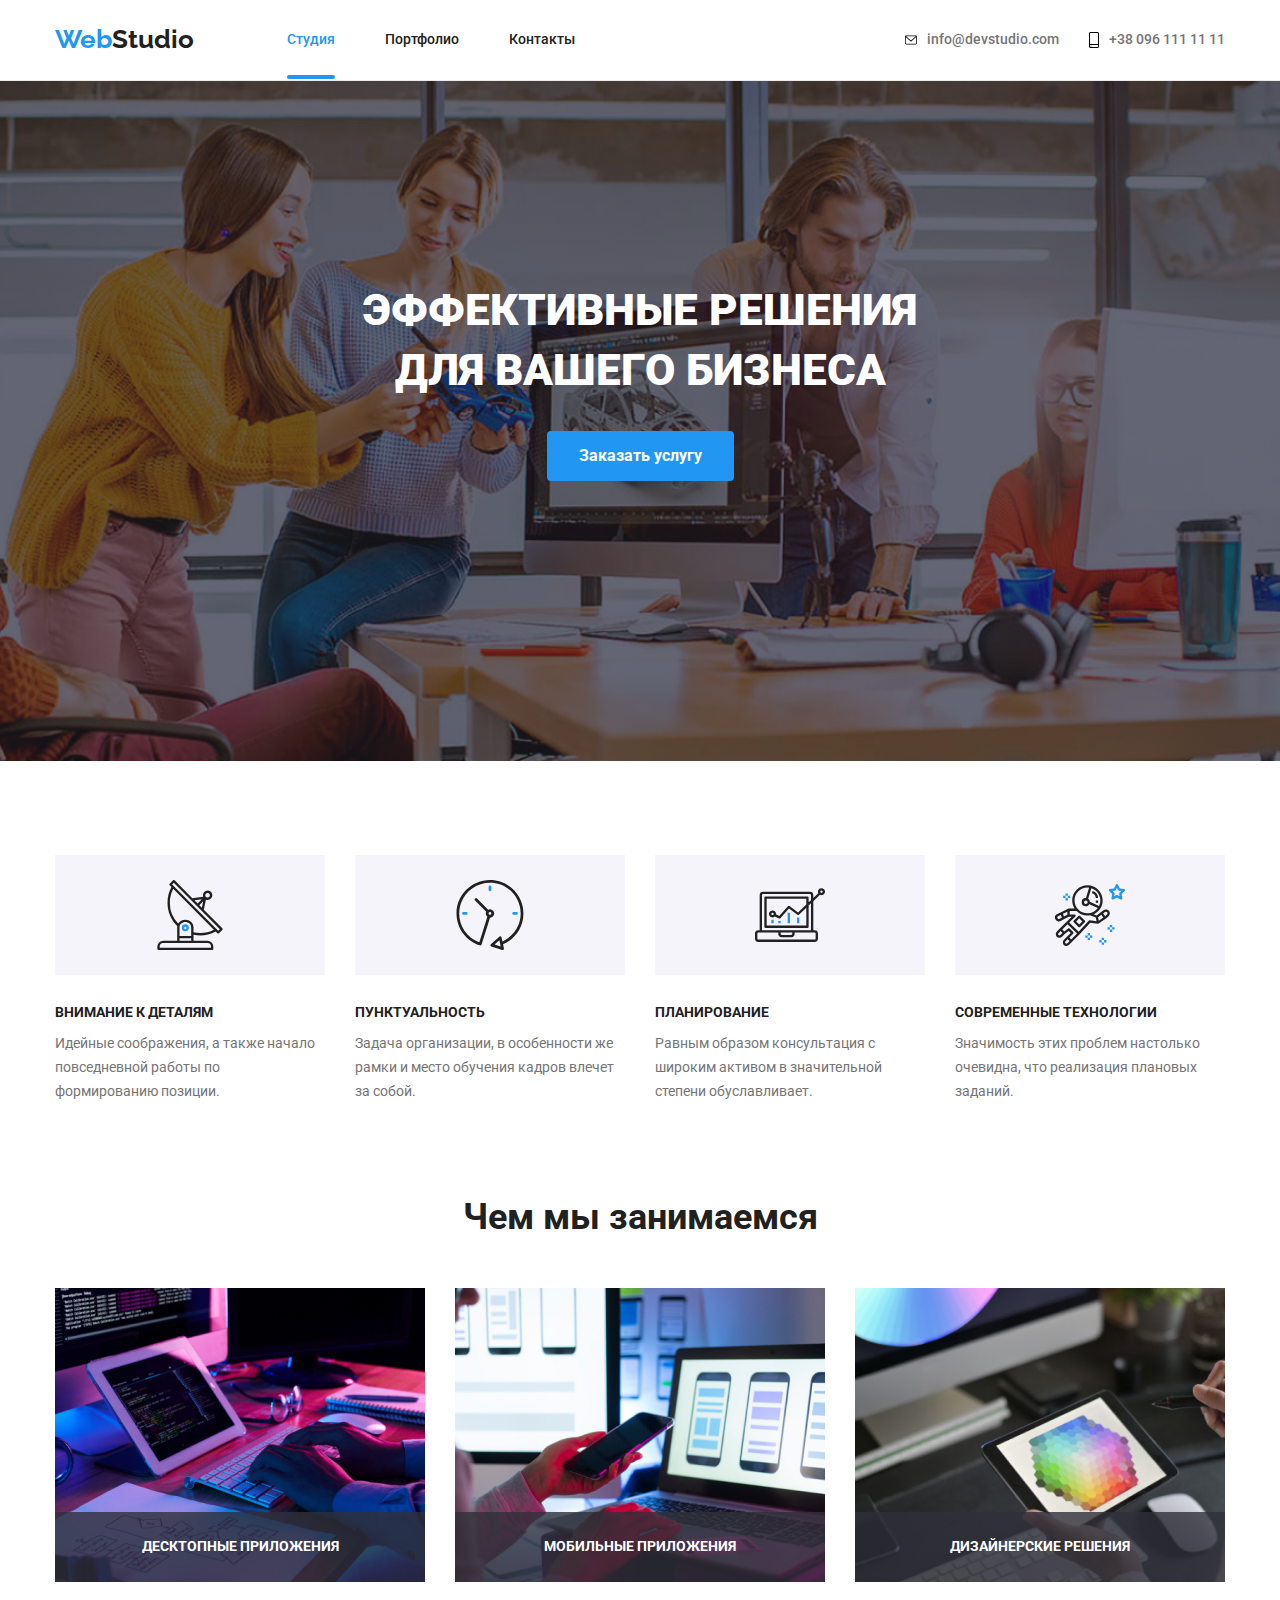
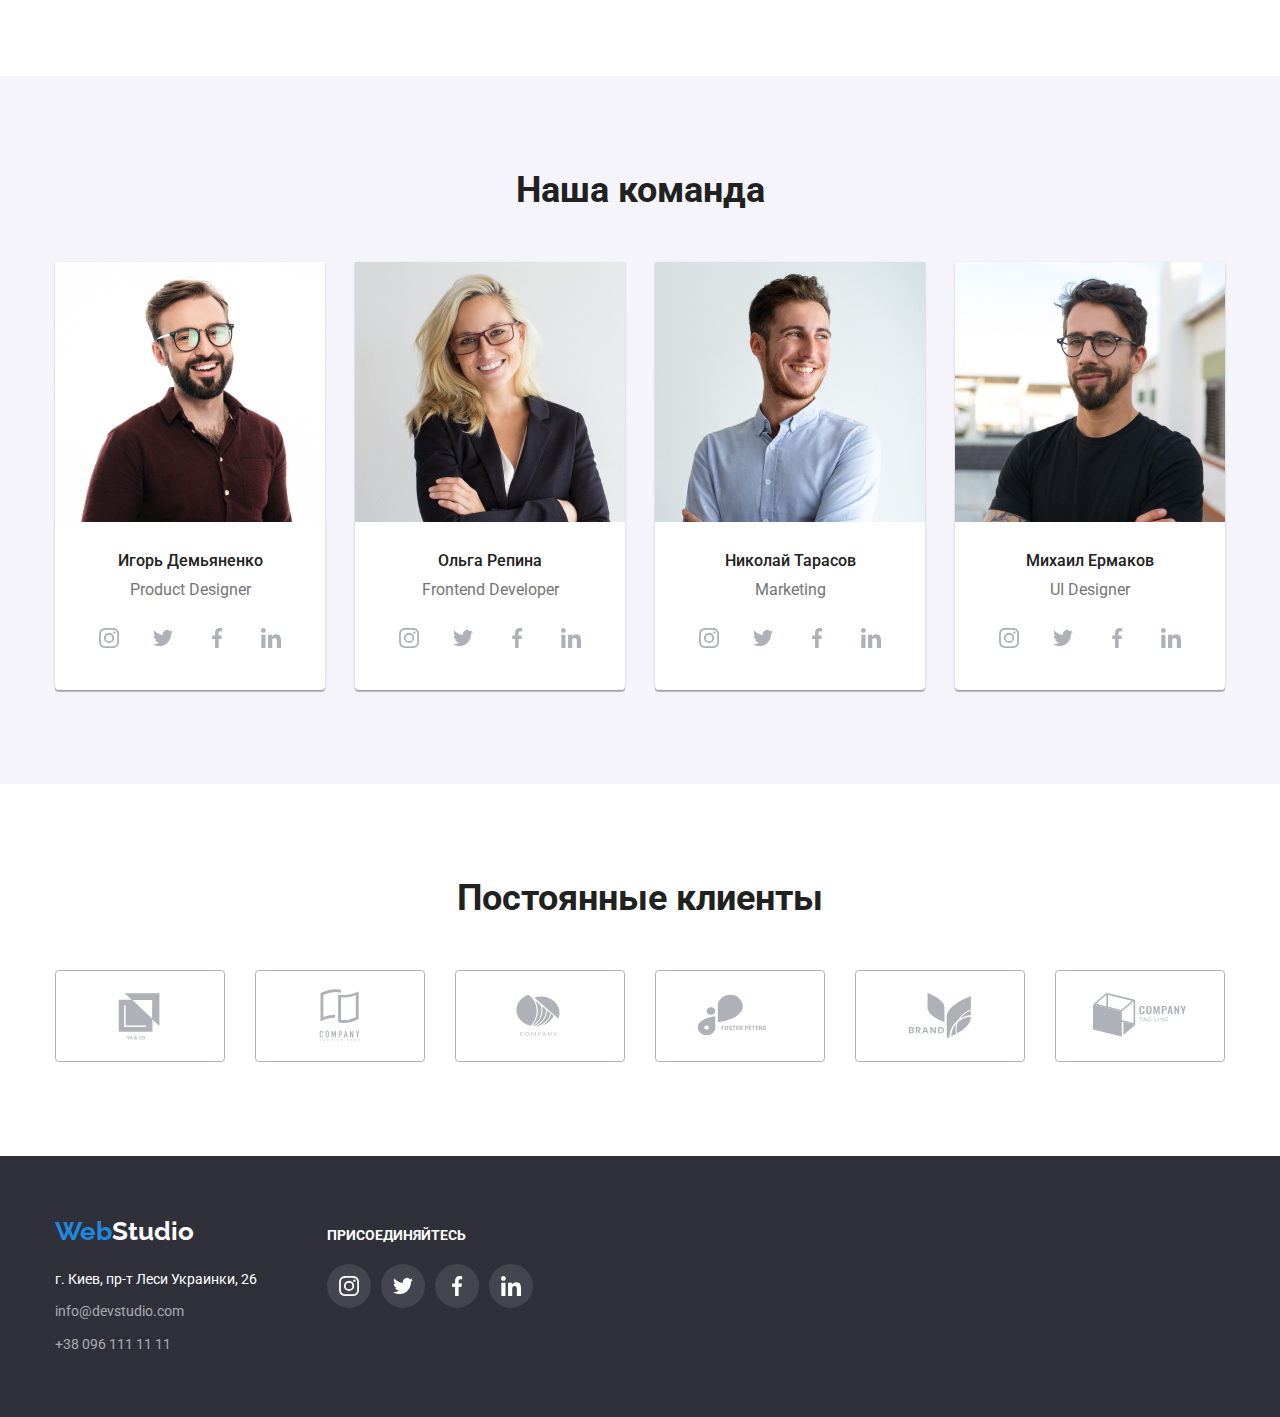
==== index.html @ 1ebbe399 "240422_1" ====
<!DOCTYPE html>
<html lang="en">
  <head>
    <meta charset="UTF-8" />
    <meta http-equiv="X-UA-Compatible" content="IE=edge" />
    <meta name="viewport" content="width=device-width, initial-scale=1.0" />
    <title>Лучшая WebStudio</title>
    <link
      rel="stylesheet"
      href="https://cdnjs.cloudflare.com/ajax/libs/modern-normalize/1.0.0/modern-normalize.min.css"
    />
    <link
      href="https://fonts.googleapis.com/css2?family=Raleway:wght@700&family=Roboto:wght@400;500;700;900&display=swap"
      rel="stylesheet"
    />
    <link rel="stylesheet" href="./css/style.css" />
  </head>

  <body>
    <!-- Header -->
    <header class="header">
      <div class="container header-cont">
        <nav class="nav">
          <a href="/" class="logo"><span class="web">Web</span>Studio</a>
          <ul class="site-nav list">
            <li class="nav-item">
              <a href="./index.html" class="link-current">Студия</a>
            </li>
            <li class="nav-item">
              <a href="./portfolio.html" class="link">Портфолио</a>
            </li>
            <li class="nav-item"><a href="" class="link">Контакты</a></li>
          </ul>
        </nav>

        <ul class="contact-nav-list">
          <li class="contact-nav-item">
           
            <a href="mailto:info@devstudio.com" class="link"
              > <svg class="contact-nav-icon" width="12px" height="16px">
                <use href="./images/symbol-defs.svg#icon-envelope-hover" />
              </svg>info@devstudio.com</a
            >
          </li>
          <li class="contact-nav-item">
            
            <a href="tel:+380961111111" class="link"><svg class="contact-nav-icon" width="10px" height="16px">
              <use href="./images/symbol-defs.svg#icon-smartphone" />
            </svg>+38 096 111 11 11</a>
          </li>
        </ul>
      </div>
    </header>
    <main>
      <!-- Герой -->
      <section class="hero">
        <div class="container">
          <h1 class="hero-title">
            Эффективные решения <br />
            для вашего бизнеса
          </h1>
          <button class="servbut primary" type="button" data-modal-open>Заказать услугу</button>
        </div>
      </section>


      <!-- Наши преимущества -->
      <section class="section">
        <div class="container">
          <ul class="features-list">
            <li class="features-item">
              <div class="features-icon-border">
                <svg class="features-icon" width="70" height="70">
                  <use href="./images/icons.svg#icon-antenna"></use>
                </svg>
              </div>
              <h3 class="benefits">Внимание к деталям</h3>
              <p class="benefits-title">
                Идейные соображения, а также начало повседневной работы по
                формированию позиции.
              </p>
            </li>
            <li class="features-item">
              <div class="features-icon-border">
                <svg class="features-icon" width="70" height="70">
                  <use href="./images/icons.svg#icon-clock"></use>
                </svg>
              </div>
              <h3 class="benefits">Пунктуальность</h3>
              <p class="benefits-title">
                Задача организации, в особенности же рамки и место обучения
                кадров влечет за собой.
              </p>
            </li>
            <li class="features-item">
              <div class="features-icon-border">
                <svg class="features-icon" width="70" height="70">
                  <use href="./images/icons.svg#icon-diagram"></use>
                </svg>
              </div>
              <h3 class="benefits">Планирование</h3>
              <p class="benefits-title">
                Равным образом консультация с широким активом в значительной
                степени обуславливает.
              </p>
            </li>
            <li class="features-item">
              <div class="features-icon-border">
                <svg class="features-icon" width="70" height="70">
                  <use href="./images/icons.svg#icon-astronaut"></use>
                </svg>
              </div>
              <h3 class="benefits">Современные технологии</h3>
              <p class="benefits-title">
                Значимость этих проблем настолько очевидна, что реализация
                плановых заданий.
              </p>
            </li>
          </ul>
        </div>
      </section>

      <!-- Чем мы занимаемся -->
      <section class="section-we-do">
        <div class="container">
          <h2>Чем мы занимаемся</h2>
          <ul class="we-do-list">
            <li class="we-do-item">
              <img
                class="img"
                src="./images/aboutus_1.jpg"
                alt="Верстка на пк"
                width="370"
              />
              <p class="we-do-item-text">Десктопные приложения</p>
            </li>
            <li class="we-do-item">
              <img
                class="img"
                src="./images/aboutus_2.jpg"
                alt="Смартфон адаптирование"
                width="370"
              />
              <p class="we-do-item-text">Мобильные приложения</p>
            </li>
            <li class="we-do-item">
              <img
                class="img"
                src="./images/aboutus_3.jpg"
                alt="Цветовая гамма"
                width="370"
              />
              <p class="we-do-item-text">Дизайнерские решения</зclass=>
            </li>
          </ul>
        </div>
      </section>

      <!-- О команде -->
      <section class="section team">
        <div class="container">
          <h2 class="our-team-title">Наша команда</h2>
          <ul class="our-team-item">
            <li class="team-item">
              <img
                class="img"
                src="./images/igor_ava.jpg"
                alt="Igor_Demyanenko"
                width="270"
              />
              <div class="team-cover"><h3 class="team-name">Игорь Демьяненко</h3>
                <p class="team-text">Product Designer</p></div>
              
              <ul class="team-icon-list">
                <li class="team-socseti-icon"><a href="http://insatgram.com" class="team-icon">
                  <svg width="20" height="20">
                    <use href="./images/icons.svg#icon-instagram"></use>
                  </svg>
                </a></li>
                <li class="team-socseti-icon"><a href="http://twitter.com" class="team-icon">
                  <svg width="20" height="20">
                    <use href="./images/icons.svg#icon-twitter"></use>
                  </svg>
                </a></li>
                <li class="team-socseti-icon"><a href="http://insatgram.com" class="team-icon">
                  <svg width="20" height="20">
                    <use href="./images/icons.svg#icon-facebook"></use>
                  </svg>
                </a></li>
                <li class="team-socseti-icon"><a href="http://insatgram.com" class="team-icon">
                  <svg width="20" height="20">
                    <use href="./images/icons.svg#icon-linkedin"></use>
                  </svg>
                </a></li>

              </ul>
    
            </li>

            <li class="team-item">
              <img
                class="img"
                src="./images/olga_ava.jpg"
                alt="Olga Repina"
                width="270"
              />
              <div class="team-cover"><h3 class="team-name">Ольга Репина</h3>
                <p class="team-text">Frontend Developer</p></div>
              
              <ul class="team-icon-list">
                <li class="team-socseti-icon"><a href="http://insatgram.com" class="team-icon">
                  <svg width="20" height="20">
                    <use href="./images/icons.svg#icon-instagram"></use>
                  </svg>
                </a></li>
                <li class="team-socseti-icon"><a href="http://twitter.com" class="team-icon">
                  <svg width="20" height="20">
                    <use href="./images/icons.svg#icon-twitter"></use>
                  </svg>
                </a></li>
                <li class="team-socseti-icon"><a href="http://insatgram.com" class="team-icon">
                  <svg width="20" height="20">
                    <use href="./images/icons.svg#icon-facebook"></use>
                  </svg>
                </a></li>
                <li class="team-socseti-icon"><a href="http://insatgram.com" class="team-icon">
                  <svg width="20" height="20">
                    <use href="./images/icons.svg#icon-linkedin"></use>
                  </svg>
                </a></li>

              </ul>
            </li>
            <li class="team-item">
              <img
                class="img"
                src="./images/nikolai_ava.jpg"
                alt="Nikolay Tarasov"
                width="270"
              />
              <div class="team-cover"><h3 class="team-name">Николай Тарасов</h3>
                <p class="team-text">Marketing</p></div>
              
              
              <ul class="team-icon-list">
                <li class="team-socseti-icon"><a href="http://insatgram.com" class="team-icon">
                  <svg width="20" height="20">
                    <use href="./images/icons.svg#icon-instagram"></use>
                  </svg>
                </a></li>
                <li class="team-socseti-icon"><a href="http://twitter.com" class="team-icon">
                  <svg width="20" height="20">
                    <use href="./images/icons.svg#icon-twitter"></use>
                  </svg>
                </a></li>
                <li class="team-socseti-icon"><a href="http://insatgram.com" class="team-icon">
                  <svg width="20" height="20">
                    <use href="./images/icons.svg#icon-facebook"></use>
                  </svg>
                </a></li>
                <li class="team-socseti-icon"><a href="http://insatgram.com" class="team-icon">
                  <svg width="20" height="20">
                    <use href="./images/icons.svg#icon-linkedin"></use>
                  </svg>
                </a></li>

              </ul>
            </li>
            <li class="team-item">
              <img
                class="img"
                src="./images/misha_ava.jpg"
                alt="Mikhail Ermakov"
                width="270"
              />
              <div class="team-cover"><h3 class="team-name">Михаил Ермаков</h3>
                <p class="team-text">UI Designer</p></div>
              
              
              <ul class="team-icon-list">
                <li class="team-socseti-icon"><a href="http://insatgram.com" class="team-icon">
                  <svg width="20" height="20">
                    <use href="./images/icons.svg#icon-instagram"></use>
                  </svg>
                </a></li>
                <li class="team-socseti-icon"><a href="http://twitter.com" class="team-icon">
                  <svg width="20" height="20">
                    <use href="./images/icons.svg#icon-twitter"></use>
                  </svg>
                </a></li>
                <li class="team-socseti-icon"><a href="http://insatgram.com" class="team-icon">
                  <svg width="20" height="20">
                    <use href="./images/icons.svg#icon-facebook"></use>
                  </svg>
                </a></li>
                <li class="team-socseti-icon"><a href="http://insatgram.com" class="team-icon">
                  <svg width="20" height="20">
                    <use href="./images/icons.svg#icon-linkedin"></use>
                  </svg>
                </a></li>

              </ul>
            </li>
          </ul>
        </div>
      </section>

       <!-- Наши клиенты -->
    <section class="section">
      <div class="container">
        <h2 class="title-clients">Постоянные клиенты</h2>
        <ul class="list-clients">
          <li class="clients-item">
            <a href="" class="clients-link">
              <svg width="106" height="60">
                <use href="./images/icons.svg#icon-client1"></use>
              </svg></a>
          </li>
          <li class="clients-item">
            <a href="" class="clients-link">
              <svg width="106" height="60">
                <use href="./images/icons.svg#icon-client2"></use>
              </svg></a>
          </li>
          <li class="clients-item">
            <a href="" class="clients-link">
              <svg width="106" height="60">
                <use href="./images/icons.svg#icon-client3"></use>
              </svg></a>
          </li>
          <li class="clients-item">
            <a href="" class="clients-link">
              <svg width="106" height="60">
                <use href="./images/icons.svg#icon-client4"></use>
              </svg></a>
          </li>
          <li class="clients-item">
            <a href="" class="clients-link">
              <svg width="106" height="60">
                <use href="./images/icons.svg#icon-client5"></use>
              </svg></a>
          </li>
          <li class="clients-item">
            <a href="" class="clients-link">
              <svg width="106" height="60">
                <use href="./images/icons.svg#icon-client6"></use>
              </svg></a>
          </li>
        </ul>
    </main>

    <!-- Футер -->
    <footer>
      <div class="container foot-cont">
        <div class="logo-adress">
        <a href="/" class="logofooter"
        ><span class="web">Web</span><span class="studio">Studio</span></a>
        <address>
                  <p class="adress-text">г. Киев, пр-т Леси Украинки, 26</p>
          <ul>
            <li class="adress-contact">
              <a href="mailto:info@devstudio.com">info@devstudio.com</a>
            </li>
            <li class="adress-contact">
              <a href="tel:+380961111111">+38 096 111 11 11</a>
            </li>
          </ul>
        </address>
      </div>
        <div class="joinus">
          <b class="join-text">Присоединяйтесь</b>
          <ul class="join-icon-list">
            <li class="team-socseti-icon"><a href="http://insatgram.com" class="join-icon">
              <svg width="20" height="20">
                <use href="./images/icons.svg#icon-instagram"></use>
              </svg>
            </a></li>
            <li class="team-socseti-icon"><a href="http://twitter.com" class="join-icon">
              <svg width="20" height="20">
                <use href="./images/icons.svg#icon-twitter"></use>
              </svg>
            </a></li>
            <li class="team-socseti-icon"><a href="http://insatgram.com" class="join-icon">
              <svg width="20" height="20">
                <use href="./images/icons.svg#icon-facebook"></use>
              </svg>
            </a></li>
            <li class="team-socseti-icon"><a href="http://insatgram.com" class="join-icon">
              <svg width="20" height="20">
                <use href="./images/icons.svg#icon-linkedin"></use>
              </svg>
            </a></li>

          </ul>
        </div>
      </div>
      
    </footer>


    <div class="backdrop is-hidden" data-modal>
      <div class="modal is-hidden">
        <button type="button" class="close-btn" data-modal-close>
          <svg width="18" height="18">
          <use href="./images/ico_close.svg#icon-icon_close"></use>
        </svg>
      </button>
       
      </div>

    </div>
    <script src="./js/modal.js"></script>
  </body>
</html>
---- css/style.css ----
/* цвет основного текст  #212121 */
/* вторичный цвет текста #757575 */
/* белый #FFFFFF */
/* акцент #2196F3 */
/* цвет фона #E5E5E5 */

html {
  box-sizing: border-box;
}

*,
*::before,
*::after {
  box-sizing: inherit;
}

:root {
  --primary-text-color: #212121;
  --title-text-color: #757575;
  --accent-color: #2196f3;
  --white-color: #ffffff;
  --background-box: #2f303a;
  --background-team: #f5f4fa;
  --shadow: rgba(0, 0, 0, 0.15);
  --secondary-bg-color: #f5f4fa;
  --iconcolor: #afb1b8;
}

h1,
h2,
h3,
h4,
p {
  margin: 0;
}

p {
  line-height: 24px;
}

ul,
ol {
  margin: 0;
  padding-left: 0;
  list-style-type: none;
}

button {
  cursor: pointer;
}

a {
  color: currentColor;
}

main {
  display: block;
}

body {
  background-color: var(--white-color);
  color: var(--primary-text-color);
  font-family: Roboto, sans-serif;
  font-size: 16px;
  line-height: 1.14;
}

.section {
  padding-top: 94px;
  padding-bottom: 94px;
}

img {
  display: block;
}

.container {
  width: 1200px;
  margin-right: auto;
  margin-left: auto;
  padding-left: 15px;
  padding-right: 15px;
}
/* Button */
button {
  cursor: pointer;
  font-weight: 700;
  font-size: 16px;
  line-height: 30px;
  display: flex;
  align-items: center;
  text-align: center;
  color: var(--white-color);
  background-color: var(--accent-color);
  border: none;
  box-shadow: var(--shadow);
  border-radius: 4px;
  transition: background-color 250ms cubic-bezier(0.4, 0, 0.2, 1);
}
button:hover,
button:focus .servbut:hover {
  background-color: #1f89df;
}

/* Logo */

.logo,
.logofooter {
  margin-right: 93px;
  font-family: Raleway;
  font-weight: 700;
  font-size: 26px;
  line-height: 1.2;
  color: var(--primary-text-color);
  text-decoration: none;
}

.logo .web {
  color: #2196f3;
}

/* site nav */

.header {
  border-bottom: 1px solid #ececec;
}

.nav-container {
  display: block;
  padding-top: 32px;
  padding-bottom: 32px;
}

.header-cont {
  display: flex;
  align-items: center;
}

.nav {
  display: flex;
  align-items: center;
}

.site-nav {
  font-family: roboto;
  font-weight: 500;
  font-size: 14px;
  line-height: 1.14;
  list-style-type: none;
}

.nav-item {
  display: block;
  margin-right: 50px;
  padding-top: 32px;
  padding-bottom: 32px;
}

.nav-item.link {
  .nav-item 
}

.nav-item:nth-last-child(1) {
  margin-right: 0;
}

.site-nav.list {
  display: flex;
}

.site-nav .link {
  color: var(--primary-text-color);
  text-decoration: none;
  transition: color 250ms cubic-bezier(0.4, 0, 0.2, 1);
}

.link-current {
  position: relative;
  color: var(--accent-color);
  text-decoration: none;
  padding-top: 32px;
  padding-bottom: 32px;

}

.link-current::after {
  position: absolute;
  display: block;
 bottom: 0;
  content: '';
  width: 100%;
  height: 4px;
  background-color: var(--accent-color);
  border-radius: 2px;

}

.contact-nav-list {
  display: flex;
  margin-left: auto;
  font-family: roboto;
  font-weight: 500;
  font-size: 14px;
  line-height: 1.14;
  color: var(--title-text-color);
  text-decoration: none;
  list-style-type: none;
}

.contact-nav-item {
  display: flex;
  align-items: center;
}

.contact-nav-item .link {
  display: flex;
}

.contact-nav-item:hover svg {
  fill: var(--accent-color);
}

.contact-nav-item:nth-child(1) {
  margin-right: 30px;
}

.contact-nav-icon {
  margin-right: 10px;
}

.contact-nav-list .link {
  text-decoration: none;
  transition: color 250ms cubic-bezier(0.4, 0, 0.2, 1);
}

.site-nav .link:hover,
.site-nav .link:focus {
  color: var(--accent-color);
}

.contact-nav-list .link:hover,
.contact-nav-list .link:focus {
  color: var(--accent-color);
}

/* Герой */
.hero {
  position: relative;
  padding-top: 200px;
  padding-bottom: 280px;
  background-image: linear-gradient(
      to right,
      rgba(47, 48, 58, 0.4),
      rgba(47, 48, 58, 0.4)
    ),
    url(../images/hero_background.jpg);
  background-repeat: no-repeat;
  background-size: cover;
  background-position: center;
}

.hero .container {
  text-align: center;
}

.hero-title {
  font-weight: 900;
  font-size: 44px;
  line-height: 1.36;
  text-align: center;
  text-transform: uppercase;
  margin-bottom: 30px;
  margin-left: auto;
  margin-right: auto;

  color: var(--white-color);
}

.primary {
  display: inline-block;
  padding: 10px 32px;
}

/* Модалка ---------- */

.backdrop {
  position: fixed;
  top: 0;
  left: 0;
  width: 100%;
  height: 100%;
  background-color:rgba(0, 0, 0, 0.7)
  
  
}

.backdrop.is-hidden {
  visibility: hidden;
  opacity: 0;
  pointer-events: none;
}

.backdrop.is-hidden .modal {
  transform: translate(-50%, -50%) scale(0.5);
  visibility: hidden;
}

.modal {
  position: absolute;
  top: 50%;
left: 50%;
transform: translate(-50%, -50%);
background-color: var(--white-color);
height: 581px;
width: 528px;
    transition: transform 250ms cubic-bezier(0.1, 0, 0.2, 3), visibility 250ms cubic-bezier(0.4, 0, 0.2, 1);
}

.close-btn {
  display: flex;
  justify-content: center;
  align-items: center;
  margin-left: auto;
  width: 30px;
  height: 30px;
  padding: 0;
    margin-top: 9px;
  margin-right: 9px;
  background-color: var(--white-color);
  border: 1px solid rgba(0, 0, 0, 0.1);
  border-radius: 50%;
  
  }

.close-btn:hover,
.close-btn:focus {
  background-color: var(--white-color);
fill: var(--accent-color);
 
}


/* Заголовки */

h2 {
  font-weight: 700;
  font-size: 36px;
  line-height: 1.16;
  text-align: center;
  color: var(--primary-text-color);
  margin-bottom: 50px;
}

h3 {
  font-weight: 500;
  font-size: 16px;
  line-height: 1.18;
  color: var(--primary-text-color);
}

/* Наши Преимущества */

.features-list {
  display: flex;
}

.benefits {
  text-transform: uppercase;
  font-weight: 700;
  font-size: 14px;
  line-height: 1.14;
  color: var(--primary-text-color);
  margin-top: 0;
  margin-bottom: 10px;
}

.benefits-title {
  font-size: 14px;
  color: var(--title-text-color);
}

.features-item {
  margin-right: 30px;
  width: 270px;
}

.features-item:nth-last-child(1) {
  margin-right: 0;
}

.features-icon-border {
  display: flex;
  justify-content: center;
  align-items: center;
  height: 120px;
  width: 270px;
  margin-bottom: 30px;
  background-color: var(--secondary-bg-color);
}

/* Чем мы занимаемся */

.we-do-list {
  display: flex;
}

.we-do-item {
  position: relative;
  margin-right: 30px;
}

.we-do-item-text {
  display: flex;
  bottom: 0;
  position: absolute;
  justify-content: center;
  align-items: center;
  margin: 0;
  height: 70px;
  width: 100%;
  font-size: 14px;
  font-weight: 700;
  line-height: 1.14;
  text-transform: uppercase;
  color: var(--white-color);
  background-color: rgba(47, 48, 58, 0.8);
}

.we-do-item:nth-last-child(1) {
  margin-right: 0;
}

.section-we-do {
  padding-bottom: 94px;
}

/* Наша команда */

.our-team-item {
  display: flex;
}

.team-item {
  margin-right: 30px;
  background-color: white;
  box-shadow: 0px 1px 3px rgba(0, 0, 0, 0.12), 0px 1px 1px rgba(0, 0, 0, 0.14),
    0px 2px 1px rgba(0, 0, 0, 0.2);
  border-radius: 0px 0px 4px 4px;
}

.team-item:nth-last-child(1) {
  margin-right: 0;
}

.team {
  background-color: var(--background-team);
}

.team-text {
  font-size: 16px;
  line-height: 1.18;
  color: var(--title-text-color);
  margin-top: 10px;
  text-align: center;
  margin-bottom: 16px;
}

.team-cover {
  padding-top: 30px;
  padding-left: 10px;
  padding-right: 10px;
}

.team-name {
  text-align: center;
}

.team {
  padding-bottom: 94px;
  margin-bottom: 0;
}

.team-icon-list {
  display: flex;
  justify-content: center;
  padding-bottom: 30px;
}

.team-icon {
  display: flex;
  justify-content: center;
  align-items: center;
  width: 44px;
  height: 44px;
  border-radius: 50%;
  fill: var(--iconcolor);
  transition: fill 250ms cubic-bezier(0.4, 0, 0.2, 1), background-color 250ms cubic-bezier(0.4, 0, 0.2, 1);
}

.team-icon:hover,
.team-icon:focus {
  background-color: var(--accent-color);
  fill: var(--white-color);
}

.team-socseti-icon + .team-socseti-icon {
  margin-left: 10px;
}

/* Наши клиенты */

.title-clients {
  margin-top: 0;
  margin-bottom: 50px;
  font-weight: 700;
  font-size: 36px;
  line-break: 1.17;
  text-align: center;
  color: var(--primary-text-color);
}

.list-clients {
  display: flex;
}

.clients-link {
  display: flex;
  width: 170px;
  height: 92px;
  justify-content: center;
  align-items: center;
  border: 1px solid var(--iconcolor);
  border-radius: 4px;
  fill: var(--iconcolor);
  transition: fill 250ms cubic-bezier(0.4, 0, 0.2, 1), background-color 250ms cubic-bezier(0.4, 0, 0.2, 1);
}

.clients-link:hover,
.clients-link:focus {
  border-color: var(--accent-color);
  fill: var(--accent-color);
}

.clients-item + .clients-item {
  margin-left: 30px;
}

/* Footer */

.logofooter .web {
  color: #1f89df;
}

footer {
  padding-top: 60px;
  padding-bottom: 60px;
  background-color: var(--background-box);
}

.studio {
  color: var(--white-color);
}
address {
  font-size: 14px;
  line-height: 1.71;
  color: var(--white-color);
  font-family: Roboto, sans-serif;
  font-style: normal;
  margin-right: 70px;
  margin-top: 20px;
}

.foot-cont {
  display: flex;
  align-items: baseline;
}

.adress-text {
  margin-bottom: 9px;
}

.adress-contact a {
  color: rgba(255, 255, 255, 0.6);
  text-decoration: none;
  font-size: 14px;
  line-height: 1.71;
}

.adress-contact {
  margin-bottom: 9px;
}

.adress-contact:nth-last-child(1) {
  margin-bottom: 0;
}

.adress-contact a:hover {
  color: var(--accent-color);
}

.join-text {
  display: block;
  margin-bottom: 20px;
  font-weight: 700;
  font-size: 14px;
  line-height: 1.14;
  text-transform: uppercase;
  color: var(--white-color);
}

.join-icon-list {
  display: flex;
  padding-left: 0px;
}

.join-icon {
  display: flex;
  width: 44px;
  height: 44px;
  justify-content: center;
  align-items: center;
  fill: var(--white-color);
  background: rgba(255, 255, 255, 0.1);
  border-radius: 50%;
  transition: background-color 250ms cubic-bezier(0.4, 0, 0.2, 1);
}

.join-icon:hover,
.join-icon:focus {
  background-color: var(--accent-color);
}

/* PORTFOLIO HTML */

/* ALL portfolio */

.button-filter {
  display: flex;
  justify-content: center;
}

.filter {
  padding-top: 94px;
  margin-bottom: 50px;
}

.portfolio-list a {
  text-decoration: none;
}

.portfolio-item {
  margin-top: 30px;
  margin-left: 30px;
}

.portfolio-list {
  display: flex;
  justify-content: center;
  flex-wrap: wrap;
  margin-top: -30px;
  margin-left: -30px;
  margin-bottom: 94px;
}

.portfolio-name {
  font-weight: 700;
  font-size: 18px;
  line-height: 2;
  color: var(--primary-text-color);
  margin-bottom: 4px;
}

.portfolio-text {
  font-weight: 400;
  font-size: 16px;
  line-height: 1.87;
  color: var(--title-text-color);
}

.portfolio-div {
  border: 1px solid #eeeeee;
  margin-top: 0;
  border-top: none;
  padding-top: 20px;
  padding-bottom: 20px;
  padding-left: 24px;
  padding-right: 24px;
}

.button-portofolio {
  font-weight: 500;
  font-size: 16px;
  line-height: 1.62;
  color: var(--primary-text-color);
  text-align: center;
  font-family: Roboto, sans-serif;
  height: 38px;
  left: 712px;
  top: 174px;
  padding: 6px 22px;

  background: #f5f4fa;
  border-radius: 4px;
}

.button-portofolio:hover,
.button-portofolio:focus {
  background-color: var(--accent-color);
  color: var(--white-color);
}

.button-list {
  margin-right: 8px;
}

.button-list:nth-last-child(1) {
  margin-right: 0;
}

.portlink {
  display: block;
}

.portlink:hover,
.portlink:focus {
  box-shadow: 0px 4px 4px 0px #00000040;
}

.scroll {
  position: relative;
  overflow: hidden;

}

.scroll-text {
  position: absolute;
  
  padding: 63px 23px;
  font-size: 18px;
  line-height: 1.5;
  color: var(--white-color);
  background-color: #2196F3E5;
  transform: translateY(0);
  transition: transform 250ms cubic-bezier(0.4, 0, 0.2, 1);
  max-width: 370px;
}

.portfolio-item .portlink:hover .scroll-text {
  transform: translateY(-100%);
}
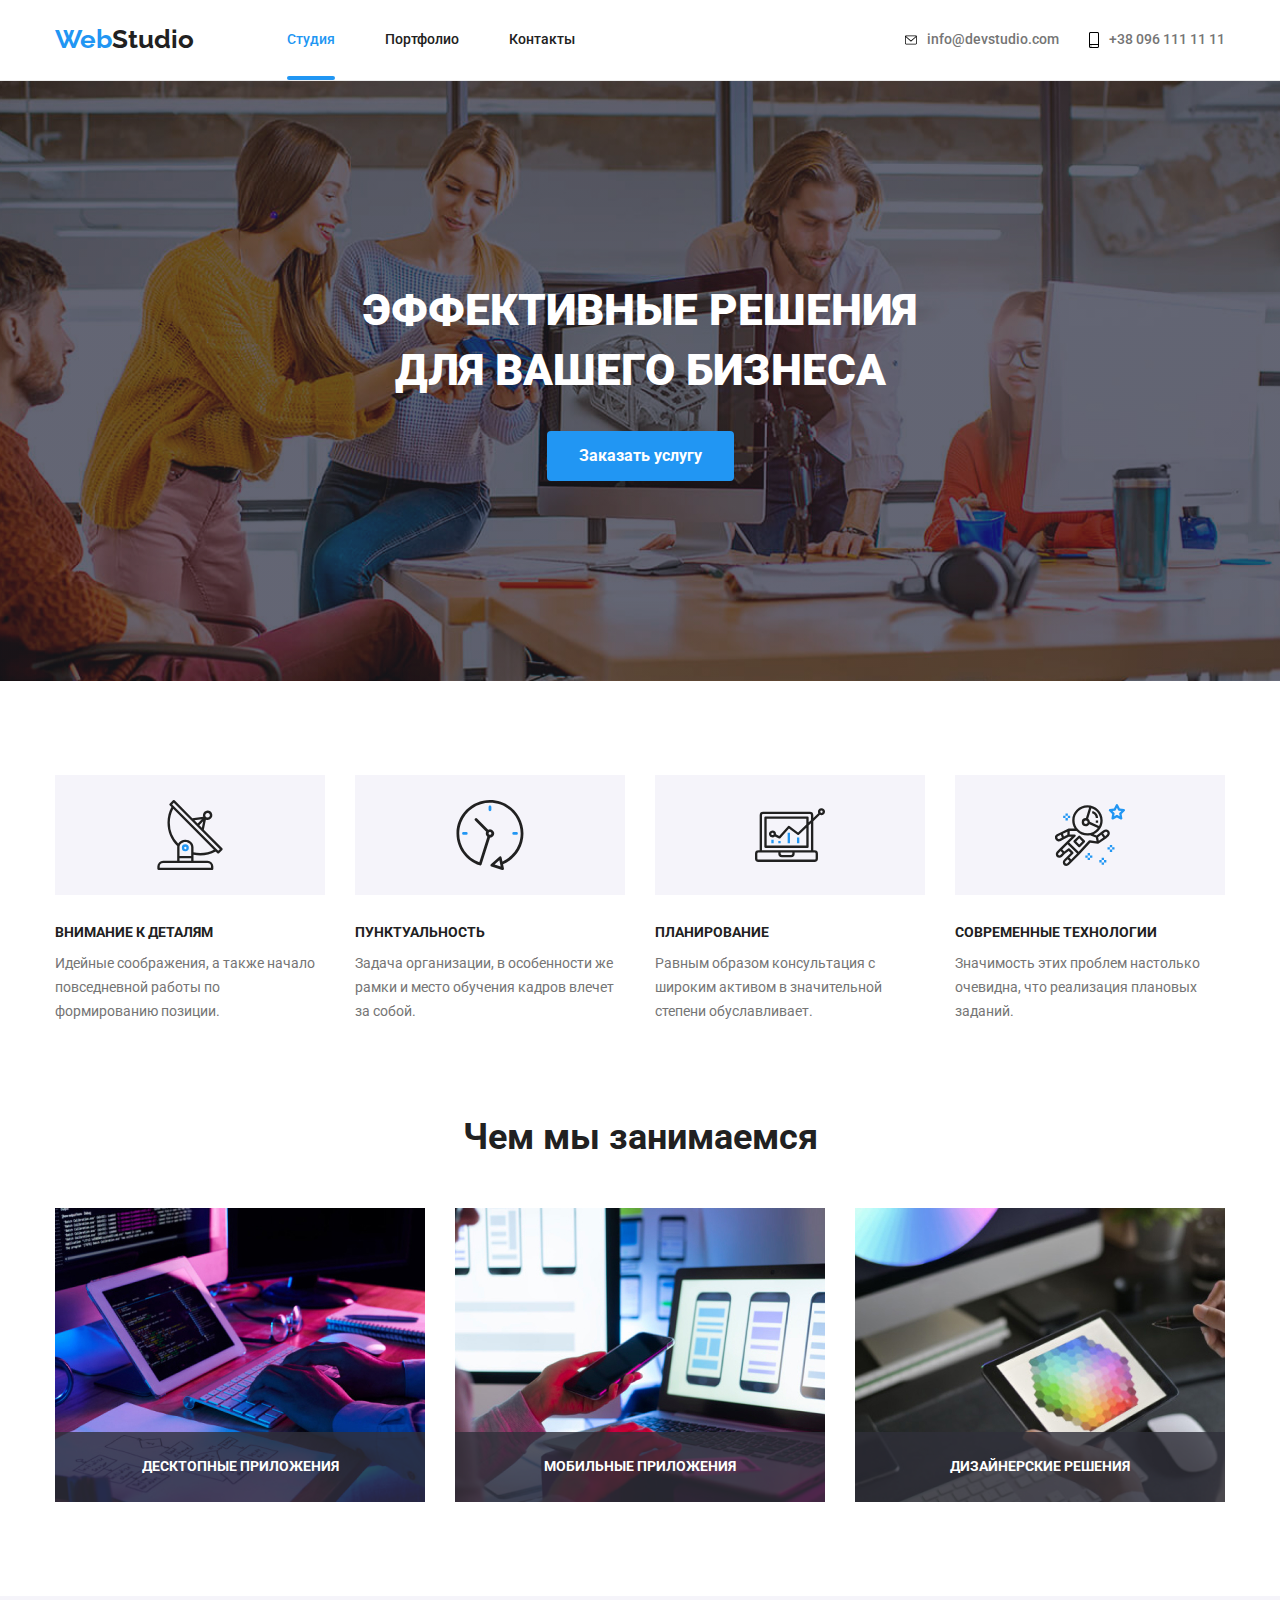
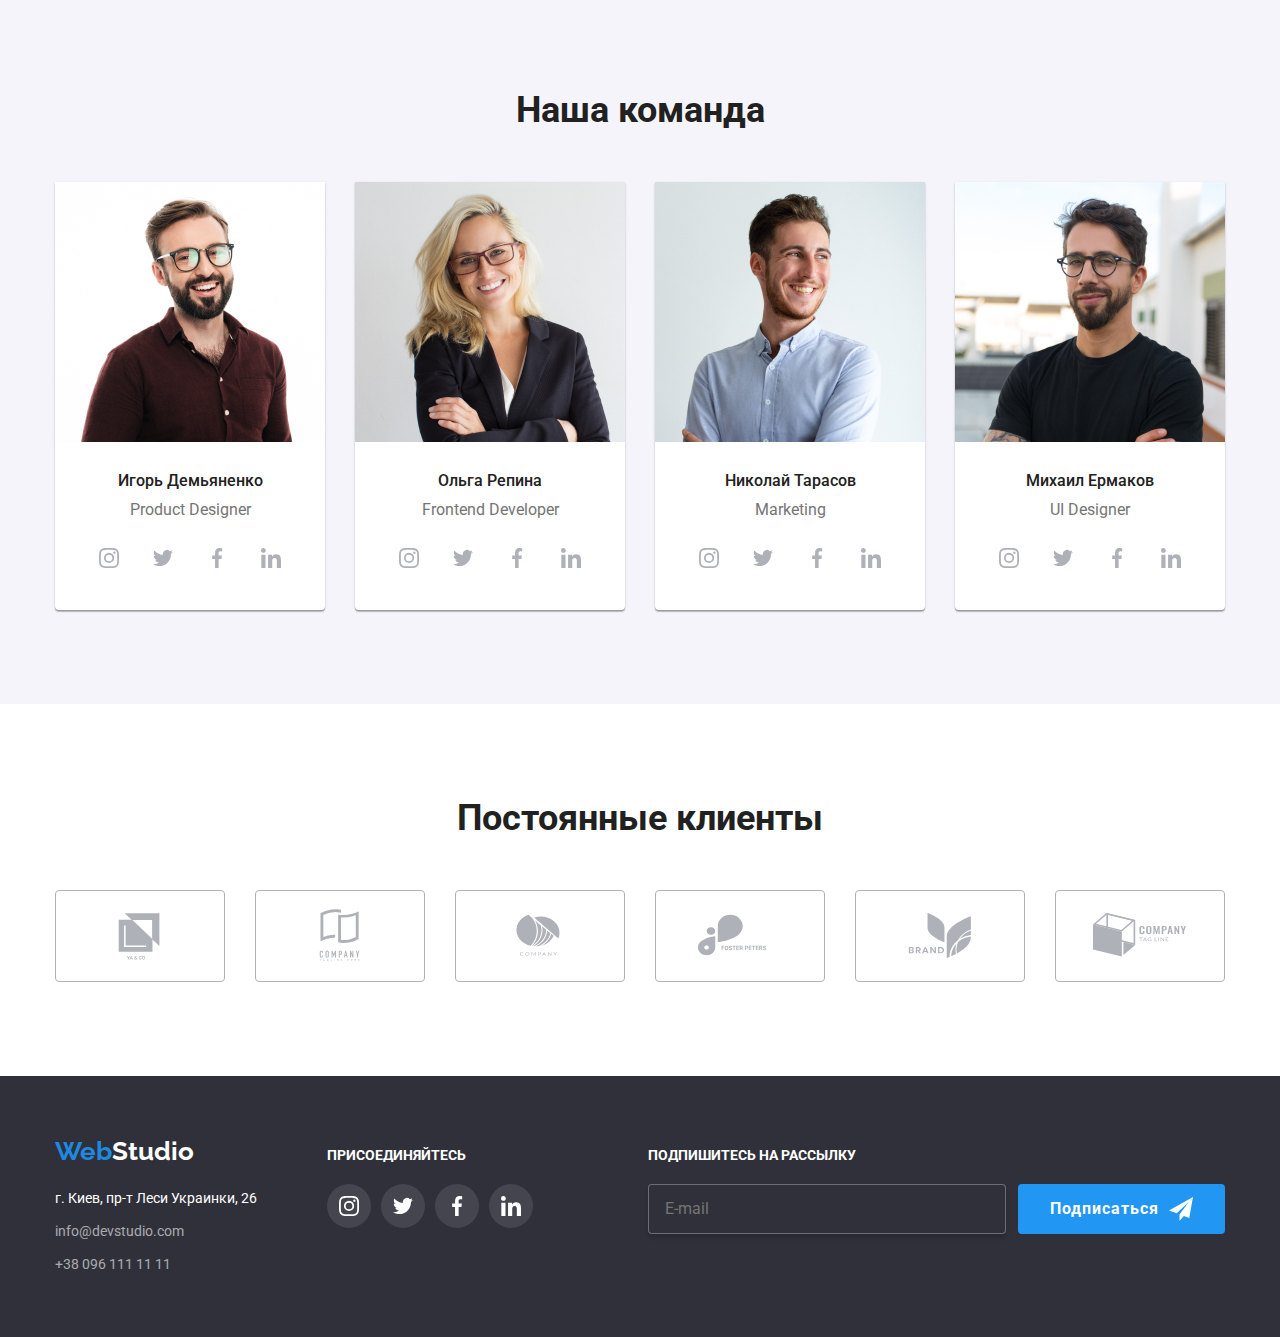
==== commit bb17992f: "020822" ====
--- a/index.html
+++ b/index.html
@@ -35,18 +35,21 @@
 
         <ul class="contact-nav-list">
           <li class="contact-nav-item">
-           
+            
             <a href="mailto:info@devstudio.com" class="link"
-              > <svg class="contact-nav-icon" width="12px" height="16px">
+              ><svg class="contact-nav-icon" width="12px" height="16px">
                 <use href="./images/symbol-defs.svg#icon-envelope-hover" />
-              </svg>info@devstudio.com</a
+              </svg> 
+              info@devstudio.com</a
             >
           </li>
           <li class="contact-nav-item">
             
-            <a href="tel:+380961111111" class="link"><svg class="contact-nav-icon" width="10px" height="16px">
-              <use href="./images/symbol-defs.svg#icon-smartphone" />
-            </svg>+38 096 111 11 11</a>
+            <a href="tel:+380961111111" class="link">
+              <svg class="contact-nav-icon" width="10px" height="16px">
+                <use href="./images/symbol-defs.svg#icon-smartphone" />
+              </svg>                  
+              +38 096 111 11 11</a>
           </li>
         </ul>
       </div>
@@ -56,13 +59,11 @@
       <section class="hero">
         <div class="container">
           <h1 class="hero-title">
-            Эффективные решения <br />
-            для вашего бизнеса
+            Эффективные решения для вашего бизнеса
           </h1>
-          <button class="servbut primary" type="button" data-modal-open>Заказать услугу</button>
+          <button data-modal-open class="servbut primary" type="button" >Заказать услугу</button>
         </div>
       </section>
-
 
       <!-- Наши преимущества -->
       <section class="section">
@@ -126,31 +127,37 @@
           <h2>Чем мы занимаемся</h2>
           <ul class="we-do-list">
             <li class="we-do-item">
+              <div class="we-do-item-list">
               <img
                 class="img"
                 src="./images/aboutus_1.jpg"
                 alt="Верстка на пк"
                 width="370"
               />
-              <p class="we-do-item-text">Десктопные приложения</p>
+              <p class="we-do-title">Десктопные приложения</p>
+            </div>
             </li>
             <li class="we-do-item">
+              <div class="we-do-item-list">
               <img
                 class="img"
                 src="./images/aboutus_2.jpg"
                 alt="Смартфон адаптирование"
                 width="370"
               />
-              <p class="we-do-item-text">Мобильные приложения</p>
+              <p class="we-do-title">Мобильные приложения</p>
+            </div>
             </li>
             <li class="we-do-item">
+              <div class="we-do-item-list">
               <img
                 class="img"
                 src="./images/aboutus_3.jpg"
                 alt="Цветовая гамма"
                 width="370"
               />
-              <p class="we-do-item-text">Дизайнерские решения</зclass=>
+              <p class="we-do-title">Дизайнерские решения</p>
+            </div>
             </li>
           </ul>
         </div>
@@ -356,8 +363,10 @@
         <a href="/" class="logofooter"
         ><span class="web">Web</span><span class="studio">Studio</span></a>
         <address>
-                  <p class="adress-text">г. Киев, пр-т Леси Украинки, 26</p>
+            
           <ul>
+
+            <li class="adress-text">г. Киев, пр-т Леси Украинки, 26</li>
             <li class="adress-contact">
               <a href="mailto:info@devstudio.com">info@devstudio.com</a>
             </li>
@@ -393,22 +402,82 @@
 
           </ul>
         </div>
+        <div class="subscribe">
+          <b class="join-text subscribe-text">Подпишитесь на рассылку</b>
+          <form class="subscribe-form">
+            <input class="subscribe-input" type="email" name="email" id="email" placeholder="E-mail">
+            <button class="btn-primary footer-btn" type="submit">Подписаться
+              <svg class="subscribe-icon" width="24" height="24">
+                <use href="./images/send.svg#icon-icon_send"></use>
+              </svg>
+            </button>
+          </form>
+        </div>
       </div>
       
     </footer>
 
-
-    <div class="backdrop is-hidden" data-modal>
-      <div class="modal is-hidden">
-        <button type="button" class="close-btn" data-modal-close>
-          <svg width="18" height="18">
-          <use href="./images/ico_close.svg#icon-icon_close"></use>
+  <!-- Modalka -->
+
+  <div class="backdrop is-hidden" data-modal>
+    <div class="modal is-hidden">
+      <button type="button" class="close-btn" data-modal-close>
+        <svg width="18" height="18">
+        <use href="./images/ico_close.svg#icon-icon_close"></use>
+      </svg>
+    </button>
+    <form class="form">
+      <b class="form-title">Оставьте свои данные, мы вам перезвоним</b>
+      <div class="form-container">
+        <div class="form-field">
+          <label class="label" for="name">Имя</label>
+          <div class="label-container">
+            <input class="label-input" type="text" name="name" id="name" autocomplete="name" placeholder=" ">
+            <svg class="label-icon" width="18" height="18"><use href="./images/symbol-modal.svg#icon-person"></use> </svg>
+          </div>
+        </div>
+        <div class="form-field">
+          <label class="label" for="tel">Телефон</label>
+          <div class="label-container">
+            <input class="label-input" type="tel" name="tel" id="tel" autocomplete="tel">
+            <svg class="label-icon" width="18" height="18">
+              <use href="./images/symbol-modal.svg#icon-phone"></use>
+            </svg>
+          </div>
+        </div>
+        <div class="form-field">
+          <label class="label" for="mail">Почта</label>
+          <div class="label-container">
+            <input class="label-input" type="email" name="email" id="mail" autocomplete="email">
+            <svg class="label-icon" width="18" height="18">
+              <use href="./images/symbol-modal.svg#icon-mail"></use>
+            </svg>
+            </div>
+          </div>
+          <div class="form-field">
+            <label class="label" for="comment">Комментарии</label>
+            <div>
+              <textarea class="label-input label-textarea" name="comment" id="comment" cols="30" rows="10" placeholder="Введите текст">
+              </textarea>
+            </div>
+          </div>
+              </div>
+          <label class="policy" for="policy">
+          <input class="policy-checkbox" type="checkbox" name="policy" id="policy" required value="policy">
+        <svg class="policy-icon" width="16" height="15">
+          <use href="./images/cheked.svg#icon-cheked"></use>
         </svg>
-      </button>
-       
-      </div>
-
-    </div>
+        <span>Соглашаюсь с рассылкой и принимаю
+          <a href class="policy-link">Условия договора</a>
+        </span>
+        </label>
+        <button class="btn-primary" type="submit">Отправить</button>
+             
+    </form>
+     
+  </div>
+
+  </div>
     <script src="./js/modal.js"></script>
   </body>
 </html>
--- a/css/style.css
+++ b/css/style.css
@@ -152,47 +152,45 @@
 .nav-item {
   display: block;
   margin-right: 50px;
+  
+}
+
+.nav-item:nth-last-child(1) {
+  margin-right: 0;
+}
+
+.site-nav.list {
+  display: flex;
+}
+
+.site-nav .link {
+  display: block;
+  color: var(--primary-text-color);
+  text-decoration: none;
   padding-top: 32px;
   padding-bottom: 32px;
-}
-
-.nav-item.link {
-  .nav-item 
-}
-
-.nav-item:nth-last-child(1) {
-  margin-right: 0;
-}
-
-.site-nav.list {
-  display: flex;
-}
-
-.site-nav .link {
-  color: var(--primary-text-color);
-  text-decoration: none;
   transition: color 250ms cubic-bezier(0.4, 0, 0.2, 1);
 }
 
 .link-current {
+  display: block;
   position: relative;
   color: var(--accent-color);
   text-decoration: none;
   padding-top: 32px;
   padding-bottom: 32px;
-
+ 
 }
 
 .link-current::after {
   position: absolute;
   display: block;
- bottom: 0;
-  content: '';
+  bottom: 0;
+  content: "";
   width: 100%;
   height: 4px;
   background-color: var(--accent-color);
   border-radius: 2px;
-
 }
 
 .contact-nav-list {
@@ -212,12 +210,9 @@
   align-items: center;
 }
 
-.contact-nav-item .link {
-  display: flex;
-}
-
 .contact-nav-item:hover svg {
   fill: var(--accent-color);
+  
 }
 
 .contact-nav-item:nth-child(1) {
@@ -226,9 +221,11 @@
 
 .contact-nav-icon {
   margin-right: 10px;
+  transition: fill 250ms cubic-bezier(0.4, 0, 0.2, 1);
 }
 
 .contact-nav-list .link {
+  display: flex;
   text-decoration: none;
   transition: color 250ms cubic-bezier(0.4, 0, 0.2, 1);
 }
@@ -240,14 +237,20 @@
 
 .contact-nav-list .link:hover,
 .contact-nav-list .link:focus {
+  fill: var(--accent-color);
   color: var(--accent-color);
 }
 
 /* Герой */
+
+h1 {
+  width: 650px;
+  margin: auto;
+}
+
 .hero {
-  position: relative;
   padding-top: 200px;
-  padding-bottom: 280px;
+  padding-bottom: 200px;
   background-image: linear-gradient(
       to right,
       rgba(47, 48, 58, 0.4),
@@ -257,6 +260,8 @@
   background-repeat: no-repeat;
   background-size: cover;
   background-position: center;
+  max-width: 1600px;
+  margin: 0 auto;
 }
 
 .hero .container {
@@ -281,65 +286,6 @@
   padding: 10px 32px;
 }
 
-/* Модалка ---------- */
-
-.backdrop {
-  position: fixed;
-  top: 0;
-  left: 0;
-  width: 100%;
-  height: 100%;
-  background-color:rgba(0, 0, 0, 0.7)
-  
-  
-}
-
-.backdrop.is-hidden {
-  visibility: hidden;
-  opacity: 0;
-  pointer-events: none;
-}
-
-.backdrop.is-hidden .modal {
-  transform: translate(-50%, -50%) scale(0.5);
-  visibility: hidden;
-}
-
-.modal {
-  position: absolute;
-  top: 50%;
-left: 50%;
-transform: translate(-50%, -50%);
-background-color: var(--white-color);
-height: 581px;
-width: 528px;
-    transition: transform 250ms cubic-bezier(0.1, 0, 0.2, 3), visibility 250ms cubic-bezier(0.4, 0, 0.2, 1);
-}
-
-.close-btn {
-  display: flex;
-  justify-content: center;
-  align-items: center;
-  margin-left: auto;
-  width: 30px;
-  height: 30px;
-  padding: 0;
-    margin-top: 9px;
-  margin-right: 9px;
-  background-color: var(--white-color);
-  border: 1px solid rgba(0, 0, 0, 0.1);
-  border-radius: 50%;
-  
-  }
-
-.close-btn:hover,
-.close-btn:focus {
-  background-color: var(--white-color);
-fill: var(--accent-color);
- 
-}
-
-
 /* Заголовки */
 
 h2 {
@@ -404,34 +350,37 @@
   display: flex;
 }
 
-.we-do-item {
+
+
+.we-do-item-list {
   position: relative;
   margin-right: 30px;
 }
 
-.we-do-item-text {
-  display: flex;
-  bottom: 0;
+.we-do-item-list-last {
+  margin-right: 0;
+}
+
+.section-we-do {
+  padding-bottom: 94px;
+}
+
+.we-do-title {
+  display: flex;
+  font-size: 14px;
+  font-weight: 700;
+  line-height: 1.14;
   position: absolute;
+  text-transform: uppercase;
+  color: var(--white-color);
   justify-content: center;
   align-items: center;
   margin: 0;
+  bottom: 0;
   height: 70px;
   width: 100%;
-  font-size: 14px;
-  font-weight: 700;
-  line-height: 1.14;
-  text-transform: uppercase;
-  color: var(--white-color);
-  background-color: rgba(47, 48, 58, 0.8);
-}
-
-.we-do-item:nth-last-child(1) {
-  margin-right: 0;
-}
-
-.section-we-do {
-  padding-bottom: 94px;
+
+  background: rgba(47, 48, 58, 0.8);
 }
 
 /* Наша команда */
@@ -532,7 +481,7 @@
   border: 1px solid var(--iconcolor);
   border-radius: 4px;
   fill: var(--iconcolor);
-  transition: fill 250ms cubic-bezier(0.4, 0, 0.2, 1), background-color 250ms cubic-bezier(0.4, 0, 0.2, 1);
+  transition: fill 250ms cubic-bezier(0.4, 0, 0.2, 1), border 250ms cubic-bezier(0.4, 0, 0.2, 1); 
 }
 
 .clients-link:hover,
@@ -546,6 +495,10 @@
 }
 
 /* Footer */
+
+.logofooter {
+  margin-right: auto;
+}
 
 .logofooter .web {
   color: #1f89df;
@@ -584,6 +537,7 @@
   text-decoration: none;
   font-size: 14px;
   line-height: 1.71;
+  transition: color 250ms cubic-bezier(0.4, 0, 0.2, 1);
 }
 
 .adress-contact {
@@ -597,6 +551,8 @@
 .adress-contact a:hover {
   color: var(--accent-color);
 }
+
+
 
 .join-text {
   display: block;
@@ -630,12 +586,255 @@
   background-color: var(--accent-color);
 }
 
+.subscribe {
+  display: block;
+  margin-left: auto;
+ 
+}
+
+.subscribe-input {
+  height: 50px;
+  padding-left: 16px;
+  margin-right: 12px;
+  width: 358px;
+  font-size: 16px;
+  line-height: 1.25;
+  color: #ffffff;
+  border: 1px solid rgba(255, 255, 255, 0.3);
+  border-radius: 4px;
+  background-color: #2f303a;
+  box-shadow: 0px 4px 4px rgba(0, 0, 0, 0.15);
+}
+
+.subscribe-form {
+  display: flex;
+ 
+}
+
+.subscribe-icon {
+    margin-left: 10px;
+    fill: currentColor;
+  }
+
+.footer-btn {
+  margin-left: 12px;
+}
+
+/* Modalka */
+
+.backdrop {
+  position: fixed;
+  opacity: 1;
+  top: 0;
+  left: 0;
+  width: 100%;
+  height: 100%;
+  background-color:  rgba(0, 0, 0, 0.692);
+  transition: opacity 250ms cubic-bezier(0.4, 0, 0.2, 1), visability 250ms cubic-bezier(0.4, 0, 0.2, 1);
+  
+
+}
+
+.backdrop.is-hidden {
+  visibility: hidden;
+  opacity: 0;
+  pointer-events: none;
+  
+  
+}
+
+.backdrop.is-hidden .modal {
+  transform: translate(-50%, -50%) scale(0.5);
+  visibility: hidden;
+
+}
+
+.modal {
+  position: absolute;
+  top: 50%;
+  left: 50%;
+  padding: 40px;
+  transform: translate(-50%, -50%);
+  min-height: 581px;
+  min-width: 528px;
+  background-color: var(--white-color);
+  box-shadow: 0px 1px 3px rgba(0, 0, 0, 0.12), 0px 1px 1px rgba(0, 0, 0, 0.14), 0px 2px 1px rgba(0, 0, 0, 0.2);
+  border-radius: 4px;
+  transition: transform 250ms cubic-bezier(0.4, 0, 0.2, 1), visibility 250ms cubic-bezier(0.4, 0, 0.2, 1);
+}
+ 
+.close-btn {
+  position: absolute;
+  justify-content: center;
+  margin-left: auto;
+  padding: 0;
+  top: 8px;
+  right: 8px;
+  width: 30px;
+  height: 30px;
+  background-color: white;
+  border: 1px solid rgba(0, 0, 0, 0.1);
+  border-radius: 50%;
+}
+  
+  .close-btn:hover,
+  .close-btn:focus {
+    background-color: var(--white-color);
+  fill: var(--accent-color);
+   
+  }
+
+  .form {
+    display: flex;
+    flex-direction: column;
+    justify-content: center;
+  }
+
+.form-title {
+  margin-bottom: 12px;
+  text-align: center;
+  font-size: 20px;
+}
+
+.form-container {
+  margin-bottom: 20px;
+}
+
+.form-field:not(:last-child) {
+  display: flex;
+  flex-direction: column;
+  margin-bottom: 10px;
+}
+
+.label {
+  display: block;
+  margin-bottom: 4px;
+  font-size: 12px;
+  line-height: 1.17;
+  letter-spacing: .01em;
+  color: var(--title-text-color);
+}
+
+.label-container {
+  position: relative;
+  display: flex;
+}
+
+.label-input {
+   outline: none;
+  width: 100%;
+  min-height: 40px;
+  border: 1px solid rgba(33,33,33,.2);
+  border-radius: 4px;
+  transition: border-color 250ms cubic-bezier(0.4, 0, 0.2, 1);
+}
+
+.label-input:not(:last-child) {
+  padding-left: 42px;
+}
+
+
+.label-input:focus {
+  border-color: #2196f3;
+}
+
+.label-input:hover {
+  border-color: #2196f3;
+}
+
+.label-input:focus +.label-icon {
+  fill: #2196f3;
+}
+
+.label-input:hover +.label-icon {
+  fill: #2196f3;
+}
+
+
+.label-icon {
+  position: absolute;
+    top: 50%;
+    left: 12px;
+    fill: currentColor;
+    transform: translateY(-50%);
+    transition: fill 250ms cubic-bezier(0.4, 0, 0.2, 1);
+}
+
+.label-container {
+  position: relative;
+  display: flex;
+}
+
+.label-textarea {
+  padding: 12px 16px;
+  resize: none;
+  height: 120px;
+}
+
+.label-textarea {
+  font-size: 14px;
+  line-height: 1.14;
+  letter-spacing: 0.01em;
+  color: rgba(117, 117, 117, 0.5);
+}
+
+.policy {
+  margin-bottom: 30px;
+  font-size: 14px;
+  line-height: 1.71;
+  letter-spacing: 0.03em;
+  color: #757575;
+}
+
+.policy-link {
+  color: #2196f3;
+}
+
+.policy-checkbox {
+  position: absolute;
+  appearance: none;
+}
+
+.policy-icon {
+  flex-shrink: 0;
+  margin-right: 7px;
+  border: 2px solid black;
+  border-radius: 4px;
+  transition: background-color 250ms cubic-bezier(0.4, 0, 0.2, 1), border-color 250ms cubic-bezier(0.4, 0, 0.2, 1);
+}
+
+.policy-checkbox:checked + .policy-icon {
+  background-color: #2196f3;
+  border-color: transparent;
+}
+.policy-checkbox:focus + .policy-icon {
+  border-color: #2196f3;
+}
+
+.btn-primary {
+  width: max-content;
+  min-width: 200px;
+  padding: 10px 32px;
+  justify-content: center;
+  margin: auto;
+  font-weight: 700;
+  line-height: 1.88;
+  letter-spacing: 0.06em;
+}
+
+
 /* PORTFOLIO HTML */
 
 /* ALL portfolio */
 
+.section-portfolio {
+  padding-top: 94px;
+  padding-bottom: 94px;
+}
+
 .button-filter {
   display: flex;
+  margin-bottom: 50px;
   justify-content: center;
 }
 
@@ -659,7 +858,29 @@
   flex-wrap: wrap;
   margin-top: -30px;
   margin-left: -30px;
-  margin-bottom: 94px;
+}
+
+.scroll {
+  position: relative;
+  overflow: hidden;
+}
+
+.scroll-text {
+  position: absolute;
+  max-width: 370px;
+  height: 294px;
+  padding: 63px 23px;
+  font-size: 18px;
+  line-height: 1.55;
+  color: var(--white-color);
+
+  transition: transform 250ms cubic-bezier(0.4, 0, 0.2, 1);
+
+  background-color: rgba(33, 150, 243, 0.9);
+}
+
+.portfolio-item .portlink:hover .scroll-text {
+  transform: translateY(-100%);
 }
 
 .portfolio-name {
@@ -698,15 +919,17 @@
   left: 712px;
   top: 174px;
   padding: 6px 22px;
-
   background: #f5f4fa;
   border-radius: 4px;
+  transition: background-color 250ms cubic-bezier(0.4, 0, 0.2, 1), color 250ms cubic-bezier(0.4, 0, 0.2, 1), box-shadow 250ms cubic-bezier(0.4, 0, 0.2, 1);
 }
 
 .button-portofolio:hover,
 .button-portofolio:focus {
   background-color: var(--accent-color);
   color: var(--white-color);
+  box-shadow: 0px 3px 1px rgba(0, 0, 0, 0.1), 0px 1px 2px rgba(0, 0, 0, 0.08),
+    0px 2px 2px rgba(0, 0, 0, 0.12);
 }
 
 .button-list {
@@ -719,32 +942,10 @@
 
 .portlink {
   display: block;
+  transition: box-shadow 250ms cubic-bezier(0.4, 0, 0.2, 1);
 }
 
 .portlink:hover,
 .portlink:focus {
   box-shadow: 0px 4px 4px 0px #00000040;
 }
-
-.scroll {
-  position: relative;
-  overflow: hidden;
-
-}
-
-.scroll-text {
-  position: absolute;
-  
-  padding: 63px 23px;
-  font-size: 18px;
-  line-height: 1.5;
-  color: var(--white-color);
-  background-color: #2196F3E5;
-  transform: translateY(0);
-  transition: transform 250ms cubic-bezier(0.4, 0, 0.2, 1);
-  max-width: 370px;
-}
-
-.portfolio-item .portlink:hover .scroll-text {
-  transform: translateY(-100%);
-}